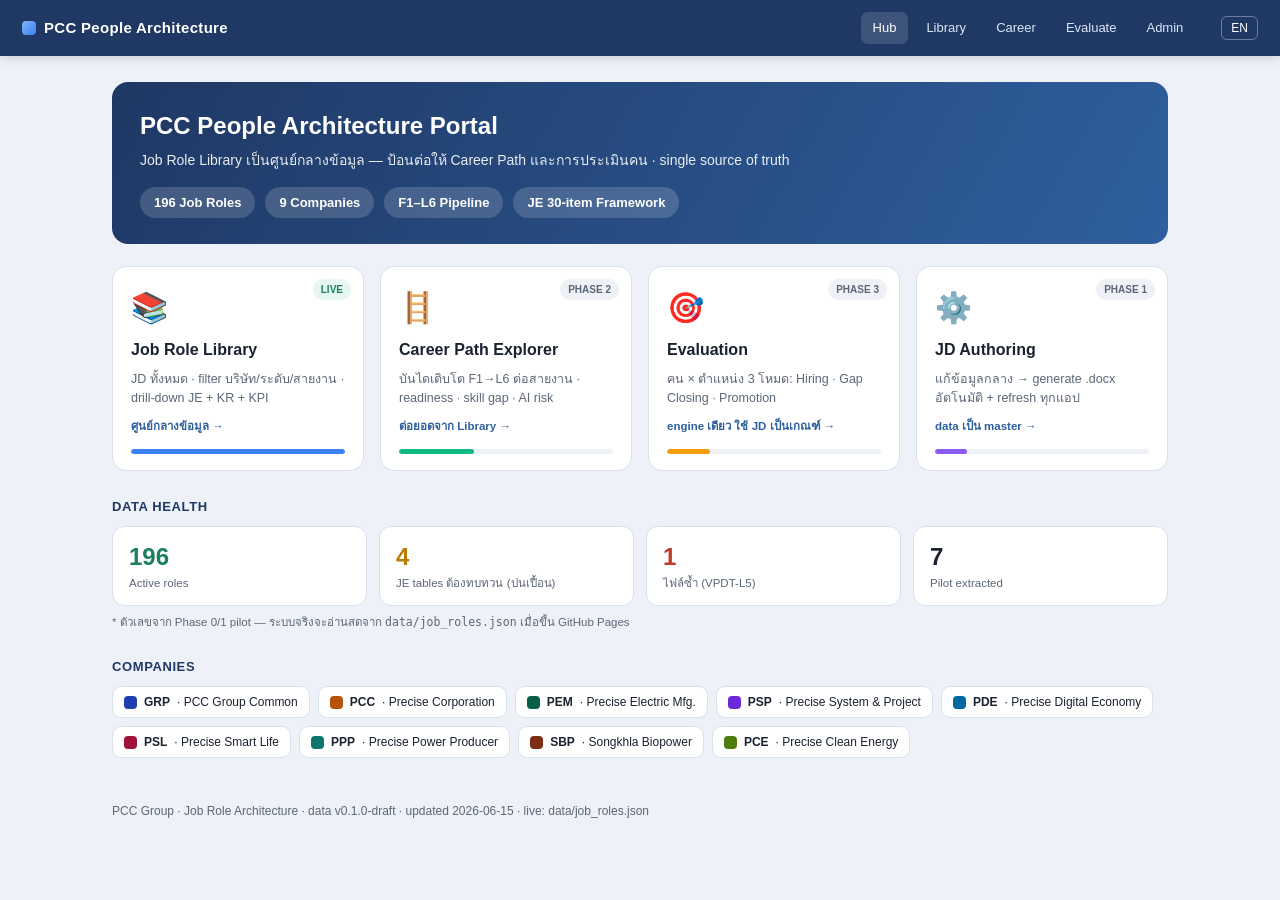
==== apps/index.html @ 0daeaeca "Phase 1 pilot: extract 7 JDs + Live design + JE findings - data/job_roles.json: pilot of 7 roles (F1" ====
<!DOCTYPE html>
<html lang="th">
<head>
<meta charset="UTF-8">
<meta name="viewport" content="width=device-width, initial-scale=1.0">
<title>PCC People Architecture Portal</title>
<style>
  :root{
    --navy:#1F3864; --blue:#2E5F9E; --bg:#eef2f8; --card:#fff;
    --text:#1a2230; --muted:#5b6677; --border:#d8e0ee; --ok:#1a7f5a; --warn:#b87c00; --crit:#c0392b;
  }
  *{box-sizing:border-box;margin:0;padding:0}
  body{font-family:'Sarabun','Segoe UI',Tahoma,sans-serif;background:var(--bg);color:var(--text);line-height:1.5}
  /* top nav */
  .nav{position:sticky;top:0;z-index:10;background:var(--navy);color:#fff;display:flex;align-items:center;
       gap:18px;padding:12px 22px;box-shadow:0 2px 10px rgba(0,0,0,.15)}
  .brand{font-weight:800;font-size:15px;letter-spacing:.3px;display:flex;align-items:center;gap:8px}
  .brand .dot{width:14px;height:14px;border-radius:4px;background:linear-gradient(135deg,#7eb3f5,#3b82f6)}
  .nav .links{margin-left:auto;display:flex;gap:6px;flex-wrap:wrap}
  .nav .links a{color:#dce7f7;text-decoration:none;font-size:13px;padding:6px 12px;border-radius:7px}
  .nav .links a:hover,.nav .links a.active{background:rgba(255,255,255,.14);color:#fff}
  .nav .lang{margin-left:8px;font-size:12px;border:1px solid rgba(255,255,255,.35);border-radius:6px;padding:4px 9px;color:#fff;background:none;cursor:pointer}
  /* hero */
  .wrap{max-width:1100px;margin:0 auto;padding:26px 22px}
  .hero{background:linear-gradient(120deg,var(--navy),var(--blue));color:#fff;border-radius:16px;padding:26px 28px;margin-bottom:22px}
  .hero h1{font-size:24px;font-weight:800;margin-bottom:6px}
  .hero p{opacity:.9;font-size:14px}
  .chips{display:flex;gap:10px;flex-wrap:wrap;margin-top:16px}
  .chip{background:rgba(255,255,255,.16);border-radius:20px;padding:6px 14px;font-size:13px;font-weight:600}
  /* module cards */
  .grid{display:grid;grid-template-columns:repeat(auto-fit,minmax(235px,1fr));gap:16px}
  .card{background:var(--card);border:1.5px solid var(--border);border-radius:14px;padding:18px 18px 16px;
        text-decoration:none;color:inherit;display:flex;flex-direction:column;gap:8px;transition:.15s;position:relative;overflow:hidden}
  .card:hover{transform:translateY(-3px);box-shadow:0 10px 24px rgba(31,56,100,.13);border-color:var(--blue)}
  .card .ic{font-size:30px}
  .card h3{font-size:16px;font-weight:800}
  .card .d{font-size:12.5px;color:var(--muted);min-height:34px}
  .card .meta{font-size:11.5px;color:var(--blue);font-weight:700;margin-top:2px}
  .badge{position:absolute;top:12px;right:12px;font-size:10px;font-weight:700;padding:3px 8px;border-radius:20px}
  .b-live{background:#e6f7f0;color:var(--ok)} .b-soon{background:#eef1f6;color:var(--muted)}
  .bar{width:100%;height:5px;border-radius:3px;background:#eef1f6;margin-top:6px;overflow:hidden}
  .bar i{display:block;height:100%;border-radius:3px}
  /* data health */
  .section-title{font-size:13px;font-weight:800;color:var(--navy);margin:26px 0 10px;text-transform:uppercase;letter-spacing:.6px}
  .health{display:flex;gap:12px;flex-wrap:wrap}
  .h{background:var(--card);border:1.5px solid var(--border);border-radius:12px;padding:12px 16px;flex:1;min-width:150px}
  .h .n{font-size:24px;font-weight:800}.h .l{font-size:11.5px;color:var(--muted)}
  .h.ok .n{color:var(--ok)} .h.warn .n{color:var(--warn)} .h.crit .n{color:var(--crit)}
  /* company legend */
  .legend{display:flex;gap:8px;flex-wrap:wrap}
  .co{display:flex;align-items:center;gap:7px;background:var(--card);border:1.5px solid var(--border);
      border-radius:9px;padding:6px 11px;font-size:12px}
  .co .sw{width:13px;height:13px;border-radius:4px}
  footer{max-width:1100px;margin:18px auto 30px;padding:0 22px;font-size:12px;color:var(--muted)}
  .note{font-size:11.5px;color:var(--muted);margin-top:8px}
</style>
</head>
<body>
  <div class="nav">
    <div class="brand"><span class="dot"></span> PCC People Architecture</div>
    <div class="links">
      <a class="active" href="index.html">Hub</a>
      <a href="library.html">Library</a>
      <a href="career.html">Career</a>
      <a href="evaluate.html">Evaluate</a>
      <a href="admin.html">Admin</a>
    </div>
    <button class="lang" id="lang">EN</button>
  </div>

  <div class="wrap">
    <div class="hero">
      <h1>PCC People Architecture Portal</h1>
      <p>Job Role Library เป็นศูนย์กลางข้อมูล — ป้อนต่อให้ Career Path และการประเมินคน · single source of truth</p>
      <div class="chips">
        <span class="chip" id="c-roles">196 Job Roles</span>
        <span class="chip">9 Companies</span>
        <span class="chip">F1–L6 Pipeline</span>
        <span class="chip">JE 30-item Framework</span>
      </div>
    </div>

    <div class="grid">
      <a class="card" href="library.html">
        <span class="badge b-live">LIVE</span>
        <div class="ic">📚</div>
        <h3>Job Role Library</h3>
        <div class="d">JD ทั้งหมด · filter บริษัท/ระดับ/สายงาน · drill-down JE + KR + KPI</div>
        <div class="meta">ศูนย์กลางข้อมูล →</div>
        <div class="bar"><i style="width:100%;background:#3b82f6"></i></div>
      </a>
      <a class="card" href="career.html">
        <span class="badge b-soon">PHASE 2</span>
        <div class="ic">🪜</div>
        <h3>Career Path Explorer</h3>
        <div class="d">บันไดเติบโต F1→L6 ต่อสายงาน · readiness · skill gap · AI risk</div>
        <div class="meta">ต่อยอดจาก Library →</div>
        <div class="bar"><i style="width:35%;background:#10b981"></i></div>
      </a>
      <a class="card" href="evaluate.html">
        <span class="badge b-soon">PHASE 3</span>
        <div class="ic">🎯</div>
        <h3>Evaluation</h3>
        <div class="d">คน × ตำแหน่ง 3 โหมด: Hiring · Gap Closing · Promotion</div>
        <div class="meta">engine เดียว ใช้ JD เป็นเกณฑ์ →</div>
        <div class="bar"><i style="width:20%;background:#f59e0b"></i></div>
      </a>
      <a class="card" href="admin.html">
        <span class="badge b-soon">PHASE 1</span>
        <div class="ic">⚙️</div>
        <h3>JD Authoring</h3>
        <div class="d">แก้ข้อมูลกลาง → generate .docx อัตโนมัติ + refresh ทุกแอป</div>
        <div class="meta">data เป็น master →</div>
        <div class="bar"><i style="width:15%;background:#8b5cf6"></i></div>
      </a>
    </div>

    <div class="section-title">Data Health</div>
    <div class="health">
      <div class="h ok"><div class="n" id="h-active">196</div><div class="l">Active roles</div></div>
      <div class="h warn"><div class="n" id="h-je">4+</div><div class="l">JE tables ต้องทบทวน (ปนเปื้อน)</div></div>
      <div class="h crit"><div class="n">1</div><div class="l">ไฟล์ซ้ำ (VPDT-L5)</div></div>
      <div class="h"><div class="n" id="h-pilot">7</div><div class="l">Pilot extracted</div></div>
    </div>
    <div class="note" id="hnote">* ตัวเลขจาก Phase 0/1 pilot — ระบบจริงจะอ่านสดจาก <code>data/job_roles.json</code> เมื่อขึ้น GitHub Pages</div>

    <div class="section-title">Companies</div>
    <div class="legend" id="legend"></div>
  </div>

  <footer>PCC Group · Job Role Architecture · data v0.1.0-draft · updated 2026-06-15 · <span id="src">static preview</span></footer>

<script>
  // company palette (fallback = reference.json#/companies)
  const COMPANIES=[
    ["GRP","PCC Group Common","#1e40af"],["PCC","Precise Corporation","#b45309"],
    ["PEM","Precise Electric Mfg.","#065f46"],["PSP","Precise System & Project","#6d28d9"],
    ["PDE","Precise Digital Economy","#0369a1"],["PSL","Precise Smart Life","#9f1239"],
    ["PPP","Precise Power Producer","#0f766e"],["SBP","Songkhla Biopower","#7c2d12"],
    ["PCE","Precise Clean Energy","#4d7c0f"]
  ];
  const lg=document.getElementById('legend');
  COMPANIES.forEach(([c,n,col])=>{
    const el=document.createElement('div');el.className='co';
    el.innerHTML=`<span class="sw" style="background:${col}"></span><b>${c}</b> · ${n}`;
    lg.appendChild(el);
  });
  // language toggle (demo)
  let en=false; document.getElementById('lang').onclick=e=>{en=!en;e.target.textContent=en?'TH':'EN';};
  // progressive enhancement: pull live counts if data/ is reachable (on GitHub Pages)
  fetch('../data/job_roles.json').then(r=>r.ok?r.json():null).then(d=>{
    if(!d||!d.roles)return;
    document.getElementById('h-pilot').textContent=d.roles.length;
    const crit=d.roles.filter(r=>(r.data_quality||[]).some(f=>f.severity==='critical')).length;
    document.getElementById('h-je').textContent=crit;
    document.getElementById('src').textContent='live: data/job_roles.json';
  }).catch(()=>{});
</script>
</body>
</html>
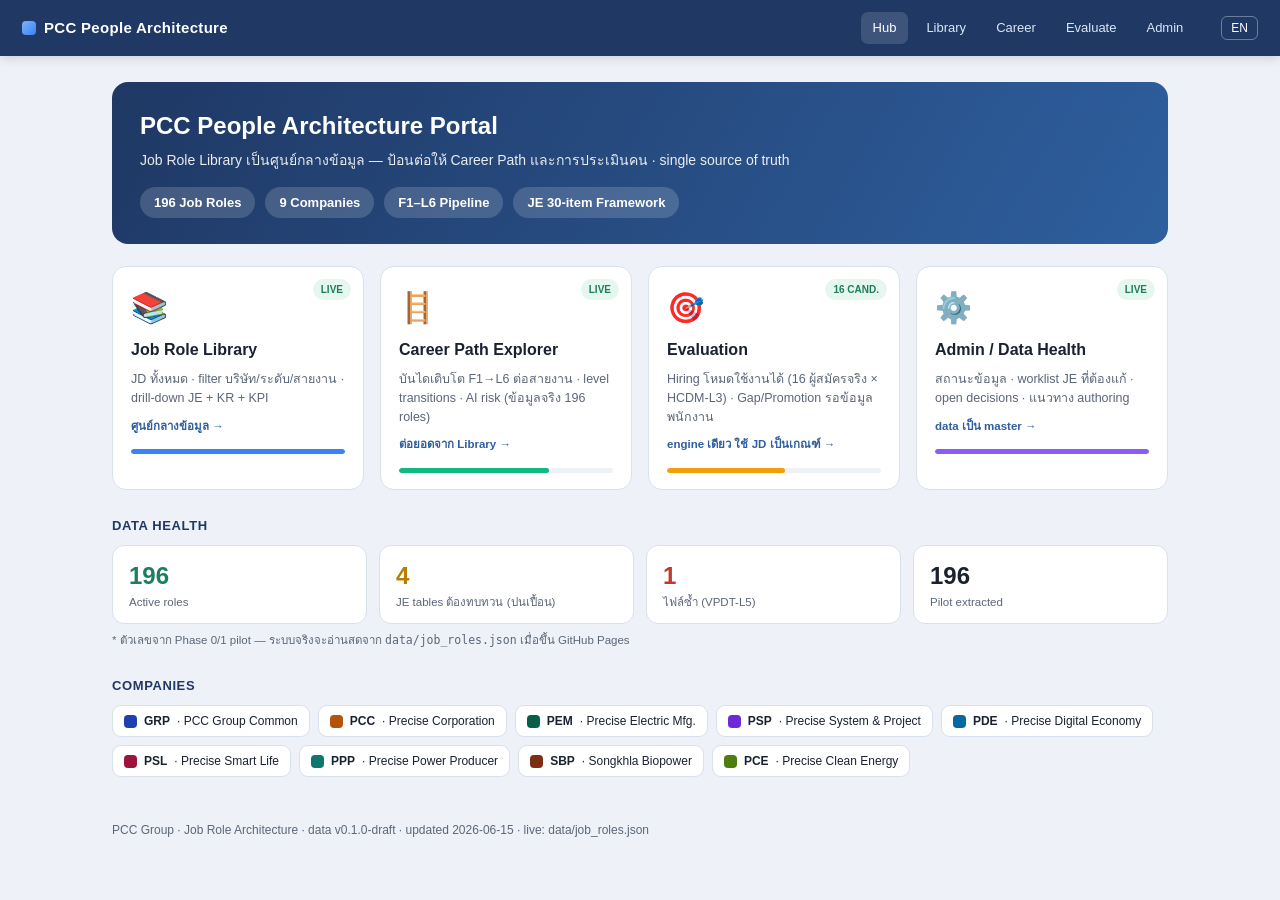
==== commit 4ebf1a7b: "Live-ready: full app suite + real candidate data + Pages entry - apps/: career.html (ladder F1-L6 + " ====
--- a/apps/index.html
+++ b/apps/index.html
@@ -90,28 +90,28 @@
         <div class="bar"><i style="width:100%;background:#3b82f6"></i></div>
       </a>
       <a class="card" href="career.html">
-        <span class="badge b-soon">PHASE 2</span>
+        <span class="badge b-live">LIVE</span>
         <div class="ic">🪜</div>
         <h3>Career Path Explorer</h3>
-        <div class="d">บันไดเติบโต F1→L6 ต่อสายงาน · readiness · skill gap · AI risk</div>
+        <div class="d">บันไดเติบโต F1→L6 ต่อสายงาน · level transitions · AI risk (ข้อมูลจริง 196 roles)</div>
         <div class="meta">ต่อยอดจาก Library →</div>
-        <div class="bar"><i style="width:35%;background:#10b981"></i></div>
+        <div class="bar"><i style="width:70%;background:#10b981"></i></div>
       </a>
       <a class="card" href="evaluate.html">
-        <span class="badge b-soon">PHASE 3</span>
+        <span class="badge b-live">16 CAND.</span>
         <div class="ic">🎯</div>
         <h3>Evaluation</h3>
-        <div class="d">คน × ตำแหน่ง 3 โหมด: Hiring · Gap Closing · Promotion</div>
+        <div class="d">Hiring โหมดใช้งานได้ (16 ผู้สมัครจริง × HCDM-L3) · Gap/Promotion รอข้อมูลพนักงาน</div>
         <div class="meta">engine เดียว ใช้ JD เป็นเกณฑ์ →</div>
-        <div class="bar"><i style="width:20%;background:#f59e0b"></i></div>
+        <div class="bar"><i style="width:55%;background:#f59e0b"></i></div>
       </a>
       <a class="card" href="admin.html">
-        <span class="badge b-soon">PHASE 1</span>
+        <span class="badge b-live">LIVE</span>
         <div class="ic">⚙️</div>
-        <h3>JD Authoring</h3>
-        <div class="d">แก้ข้อมูลกลาง → generate .docx อัตโนมัติ + refresh ทุกแอป</div>
+        <h3>Admin / Data Health</h3>
+        <div class="d">สถานะข้อมูล · worklist JE ที่ต้องแก้ · open decisions · แนวทาง authoring</div>
         <div class="meta">data เป็น master →</div>
-        <div class="bar"><i style="width:15%;background:#8b5cf6"></i></div>
+        <div class="bar"><i style="width:100%;background:#8b5cf6"></i></div>
       </a>
     </div>
 
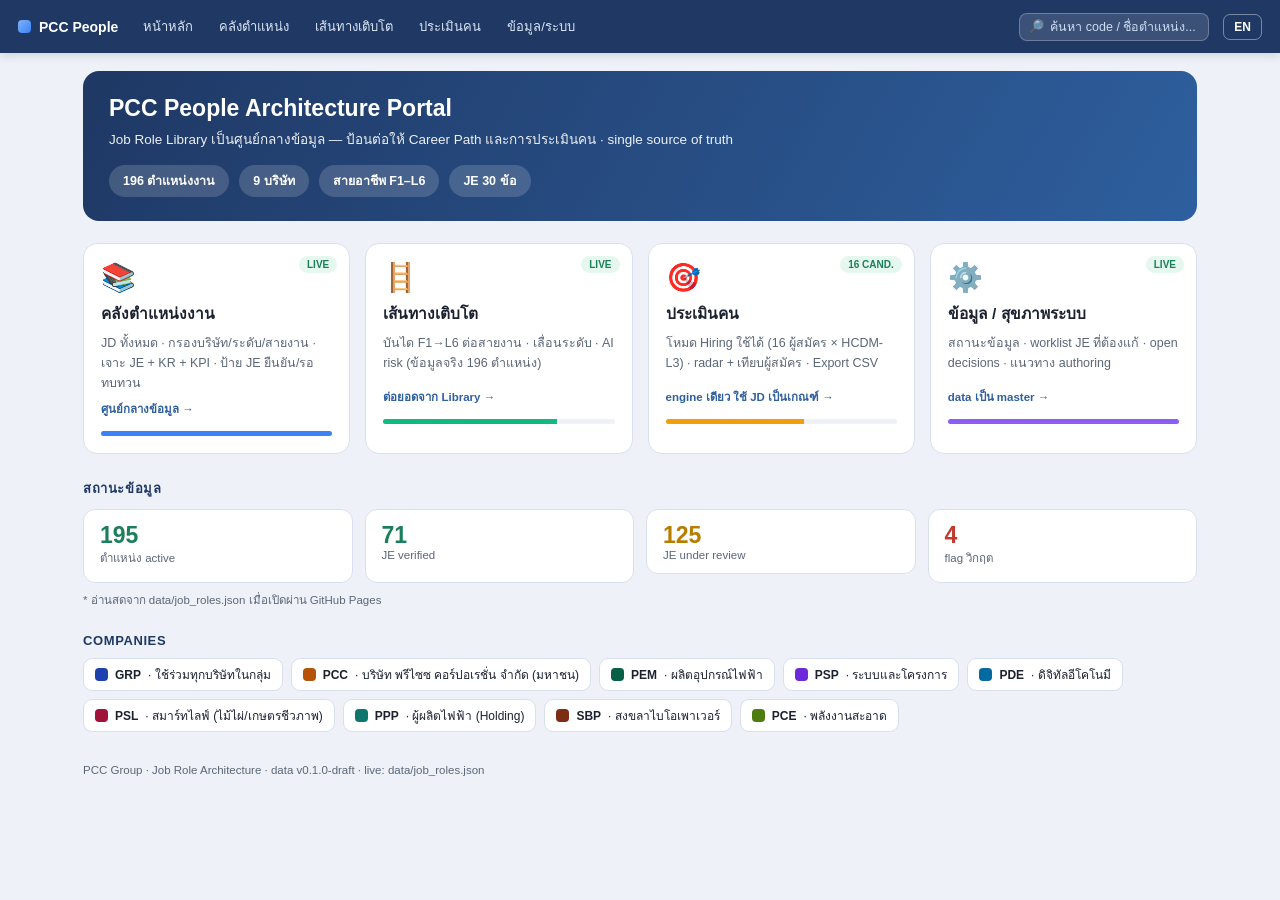
==== commit d828c974: "Overhaul apps UX/UI: shared design system + features across all pages Add apps/shared.css + apps/sha" ====
--- a/apps/index.html
+++ b/apps/index.html
@@ -1,160 +1,92 @@
 <!DOCTYPE html>
 <html lang="th">
 <head>
-<meta charset="UTF-8">
-<meta name="viewport" content="width=device-width, initial-scale=1.0">
+<meta charset="UTF-8"><meta name="viewport" content="width=device-width, initial-scale=1.0">
 <title>PCC People Architecture Portal</title>
+<link rel="stylesheet" href="shared.css">
 <style>
-  :root{
-    --navy:#1F3864; --blue:#2E5F9E; --bg:#eef2f8; --card:#fff;
-    --text:#1a2230; --muted:#5b6677; --border:#d8e0ee; --ok:#1a7f5a; --warn:#b87c00; --crit:#c0392b;
-  }
-  *{box-sizing:border-box;margin:0;padding:0}
-  body{font-family:'Sarabun','Segoe UI',Tahoma,sans-serif;background:var(--bg);color:var(--text);line-height:1.5}
-  /* top nav */
-  .nav{position:sticky;top:0;z-index:10;background:var(--navy);color:#fff;display:flex;align-items:center;
-       gap:18px;padding:12px 22px;box-shadow:0 2px 10px rgba(0,0,0,.15)}
-  .brand{font-weight:800;font-size:15px;letter-spacing:.3px;display:flex;align-items:center;gap:8px}
-  .brand .dot{width:14px;height:14px;border-radius:4px;background:linear-gradient(135deg,#7eb3f5,#3b82f6)}
-  .nav .links{margin-left:auto;display:flex;gap:6px;flex-wrap:wrap}
-  .nav .links a{color:#dce7f7;text-decoration:none;font-size:13px;padding:6px 12px;border-radius:7px}
-  .nav .links a:hover,.nav .links a.active{background:rgba(255,255,255,.14);color:#fff}
-  .nav .lang{margin-left:8px;font-size:12px;border:1px solid rgba(255,255,255,.35);border-radius:6px;padding:4px 9px;color:#fff;background:none;cursor:pointer}
-  /* hero */
-  .wrap{max-width:1100px;margin:0 auto;padding:26px 22px}
-  .hero{background:linear-gradient(120deg,var(--navy),var(--blue));color:#fff;border-radius:16px;padding:26px 28px;margin-bottom:22px}
-  .hero h1{font-size:24px;font-weight:800;margin-bottom:6px}
-  .hero p{opacity:.9;font-size:14px}
-  .chips{display:flex;gap:10px;flex-wrap:wrap;margin-top:16px}
-  .chip{background:rgba(255,255,255,.16);border-radius:20px;padding:6px 14px;font-size:13px;font-weight:600}
-  /* module cards */
-  .grid{display:grid;grid-template-columns:repeat(auto-fit,minmax(235px,1fr));gap:16px}
-  .card{background:var(--card);border:1.5px solid var(--border);border-radius:14px;padding:18px 18px 16px;
-        text-decoration:none;color:inherit;display:flex;flex-direction:column;gap:8px;transition:.15s;position:relative;overflow:hidden}
-  .card:hover{transform:translateY(-3px);box-shadow:0 10px 24px rgba(31,56,100,.13);border-color:var(--blue)}
-  .card .ic{font-size:30px}
-  .card h3{font-size:16px;font-weight:800}
-  .card .d{font-size:12.5px;color:var(--muted);min-height:34px}
-  .card .meta{font-size:11.5px;color:var(--blue);font-weight:700;margin-top:2px}
-  .badge{position:absolute;top:12px;right:12px;font-size:10px;font-weight:700;padding:3px 8px;border-radius:20px}
-  .b-live{background:#e6f7f0;color:var(--ok)} .b-soon{background:#eef1f6;color:var(--muted)}
-  .bar{width:100%;height:5px;border-radius:3px;background:#eef1f6;margin-top:6px;overflow:hidden}
-  .bar i{display:block;height:100%;border-radius:3px}
-  /* data health */
-  .section-title{font-size:13px;font-weight:800;color:var(--navy);margin:26px 0 10px;text-transform:uppercase;letter-spacing:.6px}
+  .hero{background:linear-gradient(120deg,var(--navy),var(--blue));color:#fff;border-radius:16px;padding:24px 26px;margin-bottom:22px}
+  .hero h1{font-size:23px;font-weight:800;margin-bottom:6px}
+  .hero p{opacity:.92;font-size:13.5px}
+  .hchips{display:flex;gap:10px;flex-wrap:wrap;margin-top:15px}
+  .hchips span{background:rgba(255,255,255,.16);border-radius:20px;padding:6px 14px;font-size:12.5px;font-weight:600}
+  .mods{display:grid;grid-template-columns:repeat(auto-fit,minmax(225px,1fr));gap:15px}
+  .card{background:var(--card);border:1.5px solid var(--border);border-radius:14px;padding:17px;text-decoration:none;color:inherit;display:flex;flex-direction:column;gap:7px;transition:.15s;position:relative}
+  .card:hover{transform:translateY(-3px);box-shadow:var(--shadow);border-color:var(--blue)}
+  .card .ic{font-size:28px}.card h3{font-size:15.5px;font-weight:800}
+  .card .d{font-size:12.5px;color:var(--muted);min-height:48px}
+  .card .meta{font-size:11.5px;color:var(--blue);font-weight:700}
+  .badge{position:absolute;top:12px;right:12px;font-size:10px;font-weight:700;padding:3px 8px;border-radius:20px;background:#e6f7f0;color:var(--ok)}
+  .bar2{width:100%;height:5px;border-radius:3px;background:#eef1f6;margin-top:6px;overflow:hidden}.bar2 i{display:block;height:100%}
+  .st{font-size:13px;font-weight:800;color:var(--navy);margin:24px 0 10px;text-transform:uppercase;letter-spacing:.6px}
   .health{display:flex;gap:12px;flex-wrap:wrap}
-  .h{background:var(--card);border:1.5px solid var(--border);border-radius:12px;padding:12px 16px;flex:1;min-width:150px}
-  .h .n{font-size:24px;font-weight:800}.h .l{font-size:11.5px;color:var(--muted)}
-  .h.ok .n{color:var(--ok)} .h.warn .n{color:var(--warn)} .h.crit .n{color:var(--crit)}
-  /* company legend */
+  .h{background:var(--card);border:1.5px solid var(--border);border-radius:12px;padding:12px 16px;flex:1;min-width:130px}
+  .h .n{font-size:23px;font-weight:800}.h .l{font-size:11.5px;color:var(--muted)}
+  .h.ok .n{color:var(--ok)}.h.warn .n{color:var(--warn)}.h.crit .n{color:var(--crit)}
   .legend{display:flex;gap:8px;flex-wrap:wrap}
-  .co{display:flex;align-items:center;gap:7px;background:var(--card);border:1.5px solid var(--border);
-      border-radius:9px;padding:6px 11px;font-size:12px}
+  .co{display:flex;align-items:center;gap:7px;background:var(--card);border:1.5px solid var(--border);border-radius:9px;padding:6px 11px;font-size:12px}
   .co .sw{width:13px;height:13px;border-radius:4px}
-  footer{max-width:1100px;margin:18px auto 30px;padding:0 22px;font-size:12px;color:var(--muted)}
   .note{font-size:11.5px;color:var(--muted);margin-top:8px}
 </style>
 </head>
 <body>
-  <div class="nav">
-    <div class="brand"><span class="dot"></span> PCC People Architecture</div>
-    <div class="links">
-      <a class="active" href="index.html">Hub</a>
-      <a href="library.html">Library</a>
-      <a href="career.html">Career</a>
-      <a href="evaluate.html">Evaluate</a>
-      <a href="admin.html">Admin</a>
-    </div>
-    <button class="lang" id="lang">EN</button>
+<div id="nav"></div>
+<div class="wrap">
+  <div class="hero">
+    <h1 id="h-title"></h1><p id="h-sub"></p>
+    <div class="hchips" id="hchips"></div>
   </div>
-
-  <div class="wrap">
-    <div class="hero">
-      <h1>PCC People Architecture Portal</h1>
-      <p>Job Role Library เป็นศูนย์กลางข้อมูล — ป้อนต่อให้ Career Path และการประเมินคน · single source of truth</p>
-      <div class="chips">
-        <span class="chip" id="c-roles">196 Job Roles</span>
-        <span class="chip">9 Companies</span>
-        <span class="chip">F1–L6 Pipeline</span>
-        <span class="chip">JE 30-item Framework</span>
-      </div>
-    </div>
-
-    <div class="grid">
-      <a class="card" href="library.html">
-        <span class="badge b-live">LIVE</span>
-        <div class="ic">📚</div>
-        <h3>Job Role Library</h3>
-        <div class="d">JD ทั้งหมด · filter บริษัท/ระดับ/สายงาน · drill-down JE + KR + KPI</div>
-        <div class="meta">ศูนย์กลางข้อมูล →</div>
-        <div class="bar"><i style="width:100%;background:#3b82f6"></i></div>
-      </a>
-      <a class="card" href="career.html">
-        <span class="badge b-live">LIVE</span>
-        <div class="ic">🪜</div>
-        <h3>Career Path Explorer</h3>
-        <div class="d">บันไดเติบโต F1→L6 ต่อสายงาน · level transitions · AI risk (ข้อมูลจริง 196 roles)</div>
-        <div class="meta">ต่อยอดจาก Library →</div>
-        <div class="bar"><i style="width:70%;background:#10b981"></i></div>
-      </a>
-      <a class="card" href="evaluate.html">
-        <span class="badge b-live">16 CAND.</span>
-        <div class="ic">🎯</div>
-        <h3>Evaluation</h3>
-        <div class="d">Hiring โหมดใช้งานได้ (16 ผู้สมัครจริง × HCDM-L3) · Gap/Promotion รอข้อมูลพนักงาน</div>
-        <div class="meta">engine เดียว ใช้ JD เป็นเกณฑ์ →</div>
-        <div class="bar"><i style="width:55%;background:#f59e0b"></i></div>
-      </a>
-      <a class="card" href="admin.html">
-        <span class="badge b-live">LIVE</span>
-        <div class="ic">⚙️</div>
-        <h3>Admin / Data Health</h3>
-        <div class="d">สถานะข้อมูล · worklist JE ที่ต้องแก้ · open decisions · แนวทาง authoring</div>
-        <div class="meta">data เป็น master →</div>
-        <div class="bar"><i style="width:100%;background:#8b5cf6"></i></div>
-      </a>
-    </div>
-
-    <div class="section-title">Data Health</div>
-    <div class="health">
-      <div class="h ok"><div class="n" id="h-active">196</div><div class="l">Active roles</div></div>
-      <div class="h warn"><div class="n" id="h-je">4+</div><div class="l">JE tables ต้องทบทวน (ปนเปื้อน)</div></div>
-      <div class="h crit"><div class="n">1</div><div class="l">ไฟล์ซ้ำ (VPDT-L5)</div></div>
-      <div class="h"><div class="n" id="h-pilot">7</div><div class="l">Pilot extracted</div></div>
-    </div>
-    <div class="note" id="hnote">* ตัวเลขจาก Phase 0/1 pilot — ระบบจริงจะอ่านสดจาก <code>data/job_roles.json</code> เมื่อขึ้น GitHub Pages</div>
-
-    <div class="section-title">Companies</div>
-    <div class="legend" id="legend"></div>
-  </div>
-
-  <footer>PCC Group · Job Role Architecture · data v0.1.0-draft · updated 2026-06-15 · <span id="src">static preview</span></footer>
-
+  <div class="mods" id="mods"></div>
+  <div class="st" id="st-health"></div>
+  <div class="health" id="health"></div>
+  <div class="note" id="hnote"></div>
+  <div class="st">Companies</div>
+  <div class="legend" id="legend"></div>
+</div>
+<footer>PCC Group · Job Role Architecture · data v0.1.0-draft · <span id="src">static preview</span></footer>
+<script src="shared.js"></script>
 <script>
-  // company palette (fallback = reference.json#/companies)
-  const COMPANIES=[
-    ["GRP","PCC Group Common","#1e40af"],["PCC","Precise Corporation","#b45309"],
-    ["PEM","Precise Electric Mfg.","#065f46"],["PSP","Precise System & Project","#6d28d9"],
-    ["PDE","Precise Digital Economy","#0369a1"],["PSL","Precise Smart Life","#9f1239"],
-    ["PPP","Precise Power Producer","#0f766e"],["SBP","Songkhla Biopower","#7c2d12"],
-    ["PCE","Precise Clean Energy","#4d7c0f"]
-  ];
-  const lg=document.getElementById('legend');
-  COMPANIES.forEach(([c,n,col])=>{
-    const el=document.createElement('div');el.className='co';
-    el.innerHTML=`<span class="sw" style="background:${col}"></span><b>${c}</b> · ${n}`;
-    lg.appendChild(el);
-  });
-  // language toggle (demo)
-  let en=false; document.getElementById('lang').onclick=e=>{en=!en;e.target.textContent=en?'TH':'EN';};
-  // progressive enhancement: pull live counts if data/ is reachable (on GitHub Pages)
+const th=PCC.lang()==='th';
+const TX={
+ title: th?'PCC People Architecture Portal':'PCC People Architecture Portal',
+ sub: th?'Job Role Library เป็นศูนย์กลางข้อมูล — ป้อนต่อให้ Career Path และการประเมินคน · single source of truth'
+        :'The Job Role Library is the data hub — feeding Career Paths and people evaluation · single source of truth',
+ chips: th?['196 ตำแหน่งงาน','9 บริษัท','สายอาชีพ F1–L6','JE 30 ข้อ']:['196 Job Roles','9 Companies','F1–L6 Pipeline','JE 30-item'],
+ health: th?'สถานะข้อมูล':'Data Health',
+ cards:[
+  ['library.html','📚','#3b82f6',100,'LIVE', th?'คลังตำแหน่งงาน':'Job Role Library', th?'JD ทั้งหมด · กรองบริษัท/ระดับ/สายงาน · เจาะ JE + KR + KPI · ป้าย JE ยืนยัน/รอทบทวน':'All JDs · filter by company/level/family · drill into JE + KR + KPI · verified/under-review badges', th?'ศูนย์กลางข้อมูล →':'data hub →'],
+  ['career.html','🪜','#10b981',75,'LIVE', th?'เส้นทางเติบโต':'Career Path Explorer', th?'บันได F1→L6 ต่อสายงาน · เลื่อนระดับ · AI risk (ข้อมูลจริง 196 ตำแหน่ง)':'F1→L6 ladder per family · transitions · AI risk (real 196 roles)', th?'ต่อยอดจาก Library →':'built on Library →'],
+  ['evaluate.html','🎯','#f59e0b',60,'16 CAND.', th?'ประเมินคน':'Evaluation', th?'โหมด Hiring ใช้ได้ (16 ผู้สมัคร × HCDM-L3) · radar + เทียบผู้สมัคร · Export CSV':'Hiring mode live (16 candidates × HCDM-L3) · radar + compare · CSV export', th?'engine เดียว ใช้ JD เป็นเกณฑ์ →':'one engine, JD as rubric →'],
+  ['admin.html','⚙️','#8b5cf6',100,'LIVE', th?'ข้อมูล / สุขภาพระบบ':'Admin / Data Health', th?'สถานะข้อมูล · worklist JE ที่ต้องแก้ · open decisions · แนวทาง authoring':'data status · JE worklist · open decisions · authoring guide', th?'data เป็น master →':'data is master →']
+ ]
+};
+function boot(){
+  PCC.nav('index');
+  document.getElementById('h-title').textContent=TX.title;
+  document.getElementById('h-sub').textContent=TX.sub;
+  document.getElementById('hchips').innerHTML=TX.chips.map(c=>`<span>${c}</span>`).join('');
+  document.getElementById('st-health').textContent=TX.health;
+  document.getElementById('mods').innerHTML=TX.cards.map(([href,ic,col,pct,badge,t,d,m])=>
+    `<a class="card" href="${href}"><span class="badge">${badge}</span><div class="ic">${ic}</div><h3>${t}</h3><div class="d">${d}</div><div class="meta">${m}</div><div class="bar2"><i style="width:${pct}%;background:${col}"></i></div></a>`).join('');
+  document.getElementById('health').innerHTML=
+    `<div class="h ok"><div class="n" id="h-active">—</div><div class="l">${th?'ตำแหน่ง active':'active roles'}</div></div>
+     <div class="h ok"><div class="n" id="h-ver">—</div><div class="l">JE verified</div></div>
+     <div class="h warn"><div class="n" id="h-rev">—</div><div class="l">JE under review</div></div>
+     <div class="h crit"><div class="n" id="h-crit">—</div><div class="l">${th?'flag วิกฤต':'critical flags'}</div></div>`;
+  document.getElementById('hnote').textContent=th?'* อ่านสดจาก data/job_roles.json เมื่อเปิดผ่าน GitHub Pages':'* live counts from data/job_roles.json when served via GitHub Pages';
+  PCC.ref().then(ref=>{
+    document.getElementById('legend').innerHTML=ref.companies.map(c=>`<div class="co"><span class="sw" style="background:${c.color}"></span><b>${c.code}</b> · ${th?(c.name_th||c.name_en):c.name_en}</div>`).join('');
+  }).catch(()=>{});
   fetch('../data/job_roles.json').then(r=>r.ok?r.json():null).then(d=>{
-    if(!d||!d.roles)return;
-    document.getElementById('h-pilot').textContent=d.roles.length;
-    const crit=d.roles.filter(r=>(r.data_quality||[]).some(f=>f.severity==='critical')).length;
-    document.getElementById('h-je').textContent=crit;
+    if(!d||!d.roles)return;const R=d.roles,act=R.filter(r=>r.status==='active');
+    document.getElementById('h-active').textContent=act.length;
+    document.getElementById('h-ver').textContent=R.filter(r=>r.je_breakdown).length;
+    document.getElementById('h-rev').textContent=R.filter(r=>!r.je_breakdown).length;
+    document.getElementById('h-crit').textContent=R.filter(r=>(r.data_quality||[]).some(f=>f.severity==='critical')).length;
     document.getElementById('src').textContent='live: data/job_roles.json';
   }).catch(()=>{});
+}
+boot();
 </script>
 </body>
 </html>
--- a/apps/shared.css
+++ b/apps/shared.css
@@ -0,0 +1,114 @@
+/* PCC People Architecture — shared styles */
+:root{
+  --navy:#1F3864;--blue:#2E5F9E;--bg:#eef2f8;--card:#fff;--text:#1a2230;--muted:#5b6677;
+  --border:#d8e0ee;--ok:#1a7f5a;--warn:#b87c00;--crit:#c0392b;--accent:#3b82f6;
+  --shadow:0 8px 22px rgba(31,56,100,.12);
+}
+*{box-sizing:border-box;margin:0;padding:0}
+html{scroll-behavior:smooth}
+body{font-family:'Sarabun','Segoe UI',Tahoma,sans-serif;background:var(--bg);color:var(--text);font-size:14px}
+a{color:inherit}
+button{font-family:inherit;cursor:pointer}
+.hide{display:none!important}
+
+/* ---- top nav ---- */
+.nav{position:sticky;top:0;z-index:40;background:var(--navy);color:#fff;display:flex;align-items:center;gap:14px;padding:10px 18px;box-shadow:0 2px 10px rgba(0,0,0,.15)}
+.nav .brand{font-weight:800;font-size:14px;display:flex;align-items:center;gap:8px;white-space:nowrap}
+.nav .brand .dot{width:13px;height:13px;border-radius:4px;background:linear-gradient(135deg,#7eb3f5,#3b82f6)}
+.nav .links{display:flex;gap:4px;flex-wrap:wrap}
+.nav .links a{color:#dce7f7;text-decoration:none;font-size:13px;padding:6px 11px;border-radius:7px;white-space:nowrap}
+.nav .links a:hover,.nav .links a.active{background:rgba(255,255,255,.14);color:#fff}
+.nav .gsearch{margin-left:auto;position:relative}
+.nav .gsearch input{background:rgba(255,255,255,.13);border:1px solid rgba(255,255,255,.25);color:#fff;border-radius:8px;padding:6px 10px 6px 30px;font-size:12.5px;width:190px;max-width:42vw}
+.nav .gsearch input::placeholder{color:#cdddf3}
+.nav .gsearch .mag{position:absolute;left:9px;top:6px;opacity:.8;font-size:13px}
+.nav .lang{border:1px solid rgba(255,255,255,.4);border-radius:7px;padding:5px 10px;color:#fff;background:none;font-size:12px;font-weight:700}
+.nav .burger{display:none;border:0;background:none;color:#fff;font-size:22px;line-height:1;padding:2px 6px}
+@media(max-width:760px){
+  .nav .links{position:absolute;top:48px;left:0;right:0;background:var(--navy);flex-direction:column;gap:0;padding:6px 10px 12px;display:none;box-shadow:0 8px 14px rgba(0,0,0,.2)}
+  .nav .links.open{display:flex}
+  .nav .links a{padding:10px 12px;border-radius:8px}
+  .nav .burger{display:block;order:-1}
+  .nav .gsearch input{width:130px}
+}
+
+/* ---- buttons / chips ---- */
+.btn{border:1.5px solid var(--border);background:#fff;border-radius:8px;padding:7px 13px;font-size:13px;color:var(--text);transition:.13s}
+.btn:hover{border-color:var(--blue);background:#f3f8ff}
+.btn.primary{background:var(--blue);color:#fff;border-color:var(--blue)}
+.btn.primary:hover{background:var(--navy)}
+.btn.sm{padding:5px 10px;font-size:12px}
+.chip{display:inline-flex;align-items:center;gap:5px;font-size:12px;padding:5px 10px;margin:2px 3px 2px 0;border:1.3px solid var(--border);border-radius:15px;background:#fff;color:var(--text);cursor:pointer;transition:.12s}
+.chip:hover{border-color:var(--blue)}
+.chip.on{background:var(--blue);color:#fff;border-color:var(--blue)}
+.chip .cnt{font-size:10px;opacity:.7}
+.chip.on .cnt{opacity:.9}
+
+/* ---- badges ---- */
+.lvl{font-size:10px;font-weight:800;color:#fff;padding:2px 7px;border-radius:10px;letter-spacing:.3px}
+.trust{font-size:10px;font-weight:700;padding:2px 7px;border-radius:10px;display:inline-flex;gap:3px;align-items:center}
+.trust.ok{background:#e6f7f0;color:var(--ok)}
+.trust.rev{background:#fff4e0;color:var(--warn)}
+.pill{font-size:11px;font-weight:700;padding:2px 9px;border-radius:12px}
+.pill.good{background:#e6f7f0;color:var(--ok)}
+.pill.mid{background:#fff8e0;color:var(--warn)}
+.pill.bad{background:#fdecea;color:var(--crit)}
+
+/* ---- layout helpers ---- */
+.wrap{max-width:1150px;margin:0 auto;padding:18px}
+.row{display:flex;gap:10px;align-items:center;flex-wrap:wrap}
+.spacer{flex:1}
+.muted{color:var(--muted)}
+.mono{font-family:ui-monospace,Menlo,Consolas,monospace}
+select,input.txt{padding:8px 11px;border:1.5px solid var(--border);border-radius:8px;font-size:13px;font-family:inherit;background:#fff}
+
+/* ---- cards grid ---- */
+.grid{display:grid;grid-template-columns:repeat(auto-fill,minmax(220px,1fr));gap:12px}
+.rc{background:var(--card);border:1.5px solid var(--border);border-left-width:5px;border-radius:11px;padding:11px 12px;cursor:pointer;transition:.13s}
+.rc:hover{transform:translateY(-2px);box-shadow:var(--shadow);border-color:var(--blue)}
+.rc .t{font-weight:700;font-size:13.5px;line-height:1.25}
+.rc .c{font-size:10.5px;color:var(--muted)}
+.rc .m{display:flex;gap:6px;align-items:center;margin-top:8px;flex-wrap:wrap}
+mark{background:#fde68a;padding:0 1px;border-radius:2px}
+
+/* ---- modal ---- */
+.ov{position:fixed;inset:0;background:rgba(15,23,42,.55);display:none;align-items:center;justify-content:center;padding:18px;z-index:60}
+.ov.show{display:flex}
+.mod{background:#fff;border-radius:14px;max-width:760px;width:100%;max-height:88vh;overflow-y:auto}
+.mh{padding:15px 20px;color:#fff;border-radius:14px 14px 0 0;position:sticky;top:0}
+.mh .code{font-size:12px;opacity:.9}.mh h2{font-size:19px;margin-top:2px}
+.mh .close{position:absolute;right:14px;top:12px;font-size:24px;cursor:pointer;opacity:.85;background:none;border:0;color:#fff}
+.mb{padding:16px 20px}
+.mb h3{font-size:12px;color:var(--navy);text-transform:uppercase;letter-spacing:.5px;margin:16px 0 7px}
+.mb h3:first-child{margin-top:0}
+.kr{border:1.3px solid var(--border);border-radius:9px;padding:9px 11px;margin-bottom:7px}
+.kr .kt{font-weight:700;font-size:13px}.kr .kw{float:right;font-size:12px;color:var(--blue);font-weight:700}
+.kr .kp{font-size:11.5px;color:var(--muted);margin-top:4px}
+.tag{display:inline-block;font-size:11px;background:#eef2f8;border-radius:6px;padding:3px 8px;margin:2px}
+.warn{background:#fff8e6;border:1px solid #f0d98c;border-radius:8px;padding:9px 11px;font-size:12px;margin-bottom:9px}
+.warn.crit{background:#fdecea;border-color:#f1b0a8}
+
+/* bars */
+.bar{height:7px;background:#eef2f8;border-radius:4px;overflow:hidden;flex:1;min-width:80px}
+.bar i{display:block;height:100%}
+.brow{display:flex;align-items:center;gap:9px;margin-bottom:5px;font-size:12px}
+.brow .lab{width:130px;color:var(--muted)}.brow .v{width:32px;text-align:right;font-weight:700}
+
+/* tables */
+table{width:100%;border-collapse:collapse;background:#fff;border:1.5px solid var(--border);border-radius:10px;overflow:hidden}
+th{background:#eef3fb;color:var(--navy);font-size:11.5px;text-align:left;padding:8px 10px}
+td{padding:8px 10px;font-size:12.5px;border-top:1px solid #eef2f8}
+tbody tr:hover td{background:#f7fbff}
+
+.msg{padding:34px;text-align:center;color:var(--muted)}
+footer{max-width:1150px;margin:14px auto 26px;padding:0 18px;font-size:11.5px;color:var(--muted)}
+
+/* print: show only .printable */
+@media print{
+  .nav,.no-print,footer{display:none!important}
+  .ov{position:static;background:none;display:block;padding:0}
+  .mod{box-shadow:none;max-height:none;max-width:none}
+  .mh{color:#000!important;background:none!important;border-bottom:2px solid #000}
+  .mh .close{display:none}
+  body{background:#fff}
+}
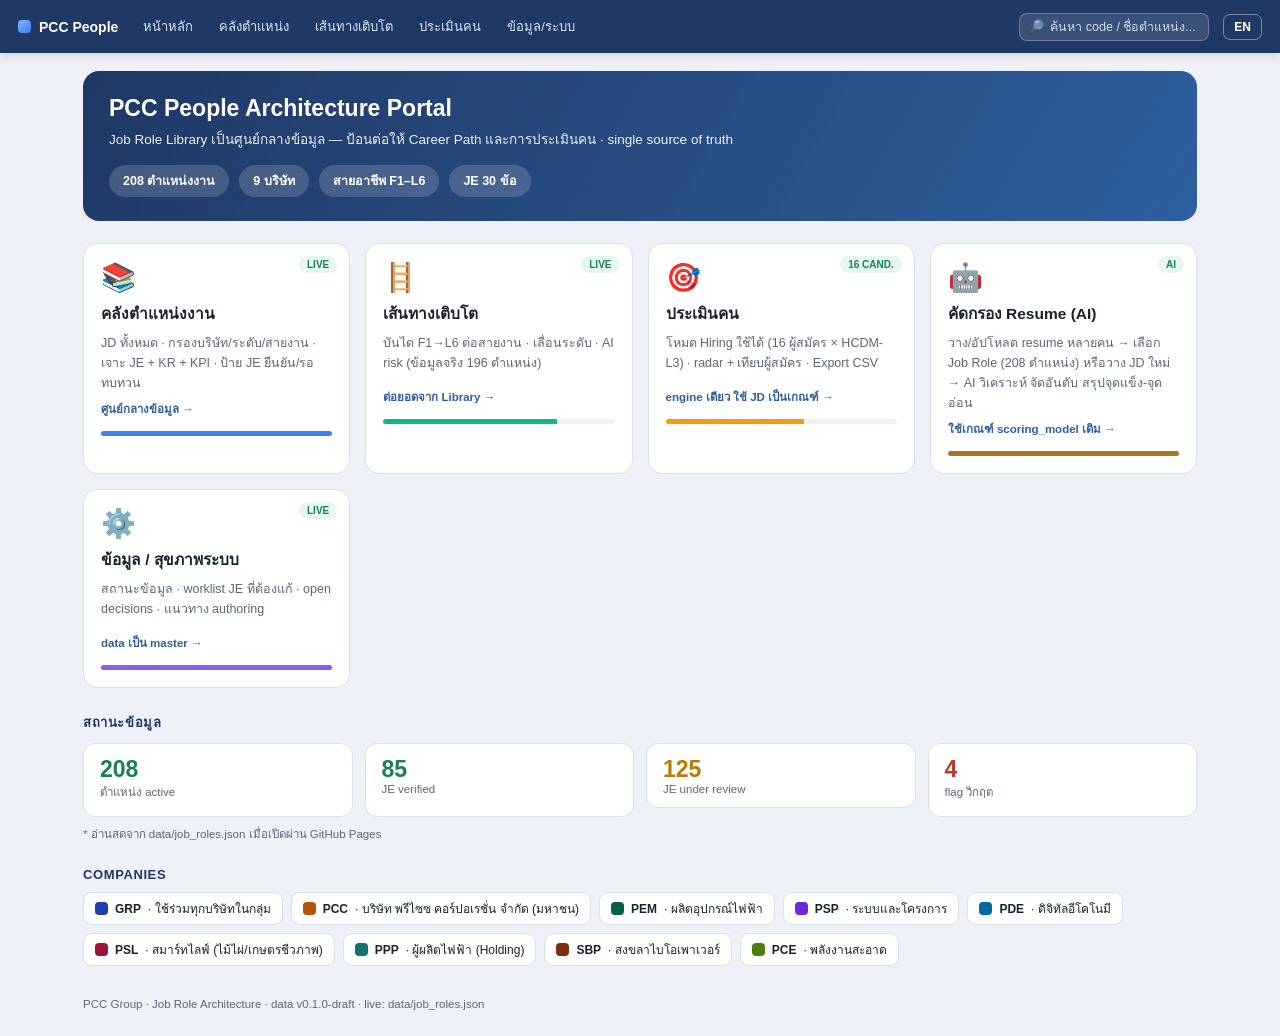
==== commit cce56398: "Add AI Resume Screening Console to the portal Link the new AI screening tool from the portal as a fi" ====
--- a/apps/index.html
+++ b/apps/index.html
@@ -51,12 +51,13 @@
  title: th?'PCC People Architecture Portal':'PCC People Architecture Portal',
  sub: th?'Job Role Library เป็นศูนย์กลางข้อมูล — ป้อนต่อให้ Career Path และการประเมินคน · single source of truth'
         :'The Job Role Library is the data hub — feeding Career Paths and people evaluation · single source of truth',
- chips: th?['196 ตำแหน่งงาน','9 บริษัท','สายอาชีพ F1–L6','JE 30 ข้อ']:['196 Job Roles','9 Companies','F1–L6 Pipeline','JE 30-item'],
+ chips: th?['208 ตำแหน่งงาน','9 บริษัท','สายอาชีพ F1–L6','JE 30 ข้อ']:['208 Job Roles','9 Companies','F1–L6 Pipeline','JE 30-item'],
  health: th?'สถานะข้อมูล':'Data Health',
  cards:[
   ['library.html','📚','#3b82f6',100,'LIVE', th?'คลังตำแหน่งงาน':'Job Role Library', th?'JD ทั้งหมด · กรองบริษัท/ระดับ/สายงาน · เจาะ JE + KR + KPI · ป้าย JE ยืนยัน/รอทบทวน':'All JDs · filter by company/level/family · drill into JE + KR + KPI · verified/under-review badges', th?'ศูนย์กลางข้อมูล →':'data hub →'],
   ['career.html','🪜','#10b981',75,'LIVE', th?'เส้นทางเติบโต':'Career Path Explorer', th?'บันได F1→L6 ต่อสายงาน · เลื่อนระดับ · AI risk (ข้อมูลจริง 196 ตำแหน่ง)':'F1→L6 ladder per family · transitions · AI risk (real 196 roles)', th?'ต่อยอดจาก Library →':'built on Library →'],
   ['evaluate.html','🎯','#f59e0b',60,'16 CAND.', th?'ประเมินคน':'Evaluation', th?'โหมด Hiring ใช้ได้ (16 ผู้สมัคร × HCDM-L3) · radar + เทียบผู้สมัคร · Export CSV':'Hiring mode live (16 candidates × HCDM-L3) · radar + compare · CSV export', th?'engine เดียว ใช้ JD เป็นเกณฑ์ →':'one engine, JD as rubric →'],
+  ['https://claude.ai/artifact/VyPe8ThfAxXZ5W9ZSzLfHy','🤖','#a9772a',100,'AI', th?'คัดกรอง Resume (AI)':'Resume Screening (AI)', th?'วาง/อัปโหลด resume หลายคน → เลือก Job Role (208 ตำแหน่ง) หรือวาง JD ใหม่ → AI วิเคราะห์ จัดอันดับ สรุปจุดแข็ง-จุดอ่อน':'Upload multiple resumes → pick a job role (208) or paste a new JD → AI screens, scores and ranks candidates', th?'ใช้เกณฑ์ scoring_model เดิม →':'uses the same scoring_model →'],
   ['admin.html','⚙️','#8b5cf6',100,'LIVE', th?'ข้อมูล / สุขภาพระบบ':'Admin / Data Health', th?'สถานะข้อมูล · worklist JE ที่ต้องแก้ · open decisions · แนวทาง authoring':'data status · JE worklist · open decisions · authoring guide', th?'data เป็น master →':'data is master →']
  ]
 };
@@ -67,7 +68,7 @@
   document.getElementById('hchips').innerHTML=TX.chips.map(c=>`<span>${c}</span>`).join('');
   document.getElementById('st-health').textContent=TX.health;
   document.getElementById('mods').innerHTML=TX.cards.map(([href,ic,col,pct,badge,t,d,m])=>
-    `<a class="card" href="${href}"><span class="badge">${badge}</span><div class="ic">${ic}</div><h3>${t}</h3><div class="d">${d}</div><div class="meta">${m}</div><div class="bar2"><i style="width:${pct}%;background:${col}"></i></div></a>`).join('');
+    `<a class="card" href="${href}"${/^https?:/.test(href)?' target="_blank" rel="noopener"':''}><span class="badge">${badge}</span><div class="ic">${ic}</div><h3>${t}</h3><div class="d">${d}</div><div class="meta">${m}</div><div class="bar2"><i style="width:${pct}%;background:${col}"></i></div></a>`).join('');
   document.getElementById('health').innerHTML=
     `<div class="h ok"><div class="n" id="h-active">—</div><div class="l">${th?'ตำแหน่ง active':'active roles'}</div></div>
      <div class="h ok"><div class="n" id="h-ver">—</div><div class="l">JE verified</div></div>
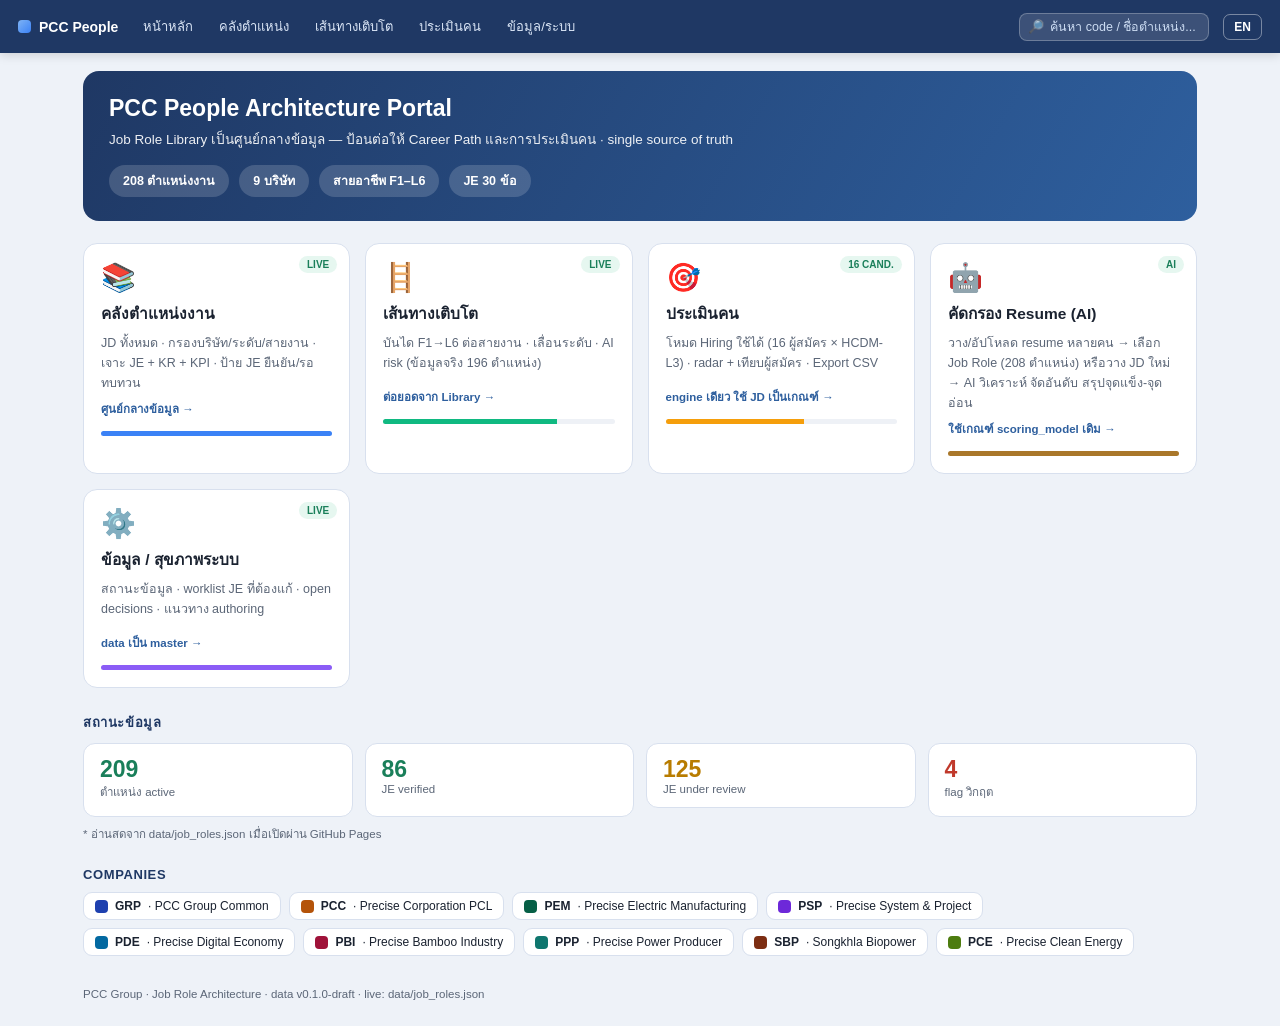
==== commit 89e48d55: "Rename company PSL to PBI and show company names in the portal legend The portal's Companies legend " ====
--- a/apps/index.html
+++ b/apps/index.html
@@ -76,7 +76,7 @@
      <div class="h crit"><div class="n" id="h-crit">—</div><div class="l">${th?'flag วิกฤต':'critical flags'}</div></div>`;
   document.getElementById('hnote').textContent=th?'* อ่านสดจาก data/job_roles.json เมื่อเปิดผ่าน GitHub Pages':'* live counts from data/job_roles.json when served via GitHub Pages';
   PCC.ref().then(ref=>{
-    document.getElementById('legend').innerHTML=ref.companies.map(c=>`<div class="co"><span class="sw" style="background:${c.color}"></span><b>${c.code}</b> · ${th?(c.name_th||c.name_en):c.name_en}</div>`).join('');
+    document.getElementById('legend').innerHTML=ref.companies.map(c=>`<div class="co"><span class="sw" style="background:${c.color}"></span><b>${c.code}</b> · ${c.name_en}</div>`).join('');
   }).catch(()=>{});
   fetch('../data/job_roles.json').then(r=>r.ok?r.json():null).then(d=>{
     if(!d||!d.roles)return;const R=d.roles,act=R.filter(r=>r.status==='active');
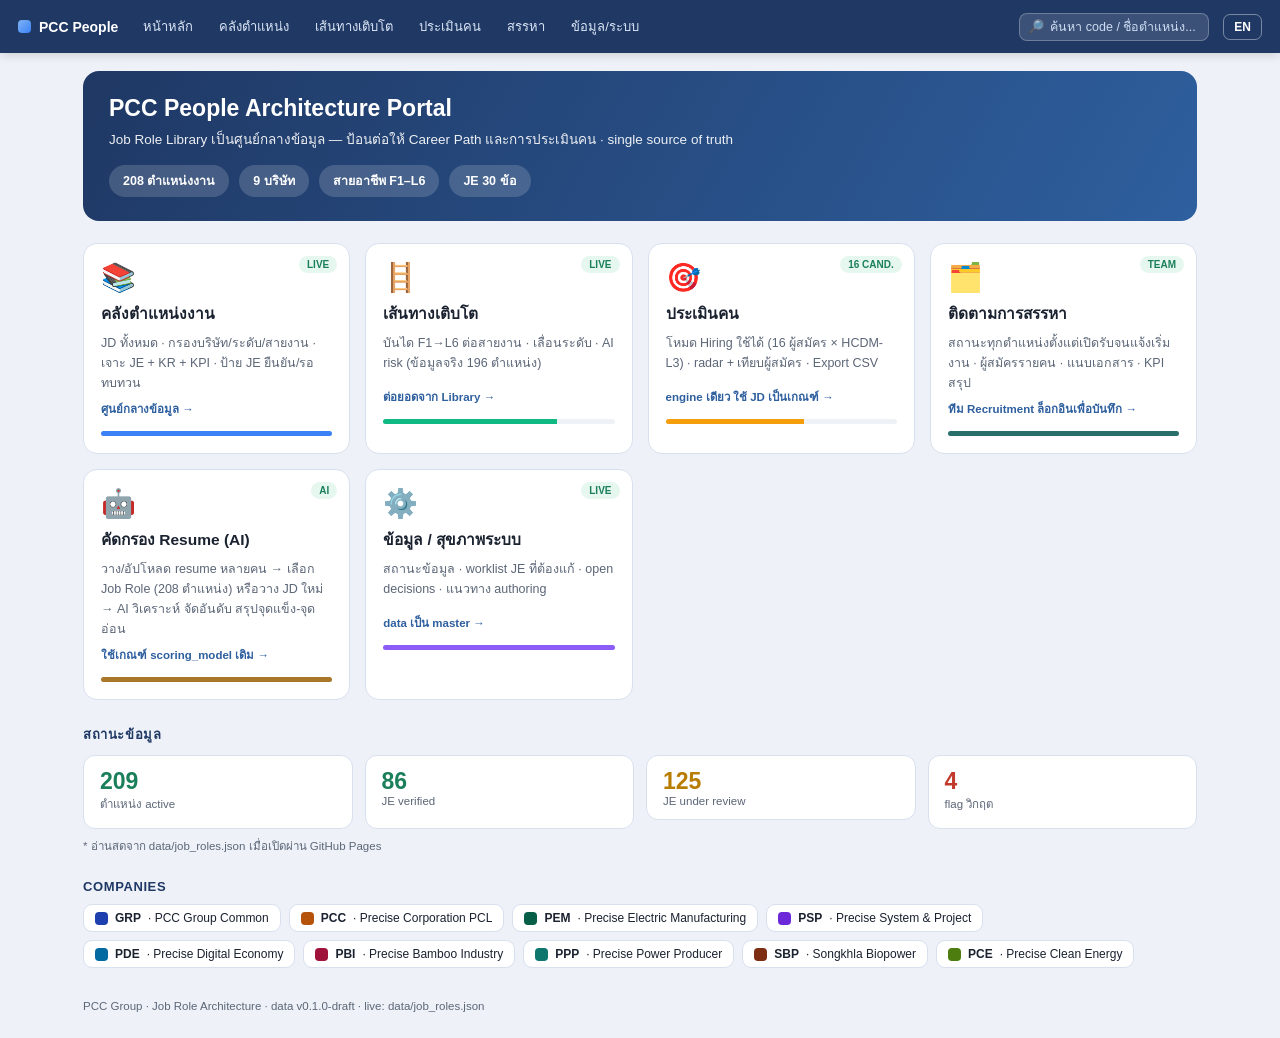
==== commit 71800aed: "Move the recruitment tool into the portal behind a username/password login The team asked to work in" ====
--- a/apps/index.html
+++ b/apps/index.html
@@ -57,6 +57,7 @@
   ['library.html','📚','#3b82f6',100,'LIVE', th?'คลังตำแหน่งงาน':'Job Role Library', th?'JD ทั้งหมด · กรองบริษัท/ระดับ/สายงาน · เจาะ JE + KR + KPI · ป้าย JE ยืนยัน/รอทบทวน':'All JDs · filter by company/level/family · drill into JE + KR + KPI · verified/under-review badges', th?'ศูนย์กลางข้อมูล →':'data hub →'],
   ['career.html','🪜','#10b981',75,'LIVE', th?'เส้นทางเติบโต':'Career Path Explorer', th?'บันได F1→L6 ต่อสายงาน · เลื่อนระดับ · AI risk (ข้อมูลจริง 196 ตำแหน่ง)':'F1→L6 ladder per family · transitions · AI risk (real 196 roles)', th?'ต่อยอดจาก Library →':'built on Library →'],
   ['evaluate.html','🎯','#f59e0b',60,'16 CAND.', th?'ประเมินคน':'Evaluation', th?'โหมด Hiring ใช้ได้ (16 ผู้สมัคร × HCDM-L3) · radar + เทียบผู้สมัคร · Export CSV':'Hiring mode live (16 candidates × HCDM-L3) · radar + compare · CSV export', th?'engine เดียว ใช้ JD เป็นเกณฑ์ →':'one engine, JD as rubric →'],
+  ['recruit.html','🗂️','#2a6f6a',100,'TEAM', th?'ติดตามการสรรหา':'Recruitment Control List', th?'สถานะทุกตำแหน่งตั้งแต่เปิดรับจนแจ้งเริ่มงาน · ผู้สมัครรายคน · แนบเอกสาร · KPI สรุป':'Every requisition from posting to start date · candidates · documents · KPI summary', th?'ทีม Recruitment ล็อกอินเพื่อบันทึก →':'recruitment team signs in to record →'],
   ['https://claude.ai/artifact/VyPe8ThfAxXZ5W9ZSzLfHy','🤖','#a9772a',100,'AI', th?'คัดกรอง Resume (AI)':'Resume Screening (AI)', th?'วาง/อัปโหลด resume หลายคน → เลือก Job Role (208 ตำแหน่ง) หรือวาง JD ใหม่ → AI วิเคราะห์ จัดอันดับ สรุปจุดแข็ง-จุดอ่อน':'Upload multiple resumes → pick a job role (208) or paste a new JD → AI screens, scores and ranks candidates', th?'ใช้เกณฑ์ scoring_model เดิม →':'uses the same scoring_model →'],
   ['admin.html','⚙️','#8b5cf6',100,'LIVE', th?'ข้อมูล / สุขภาพระบบ':'Admin / Data Health', th?'สถานะข้อมูล · worklist JE ที่ต้องแก้ · open decisions · แนวทาง authoring':'data status · JE worklist · open decisions · authoring guide', th?'data เป็น master →':'data is master →']
  ]
